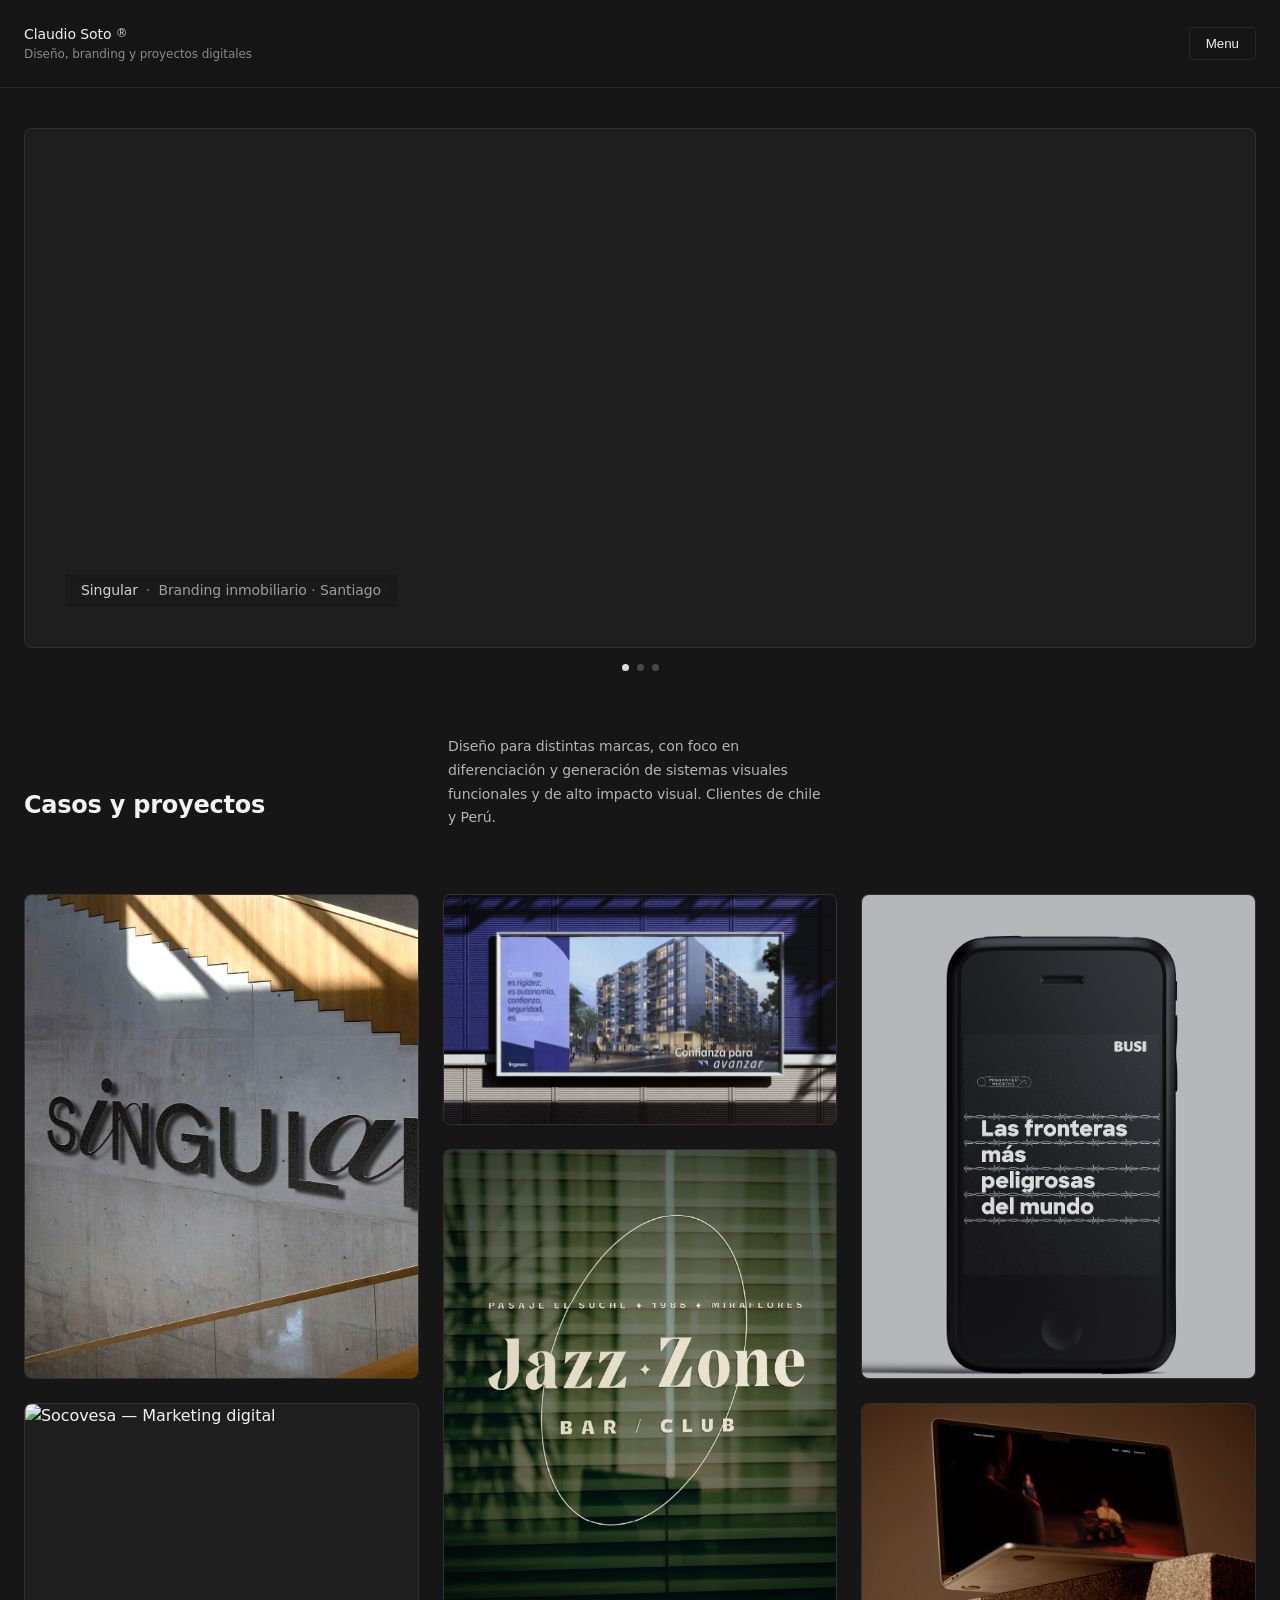
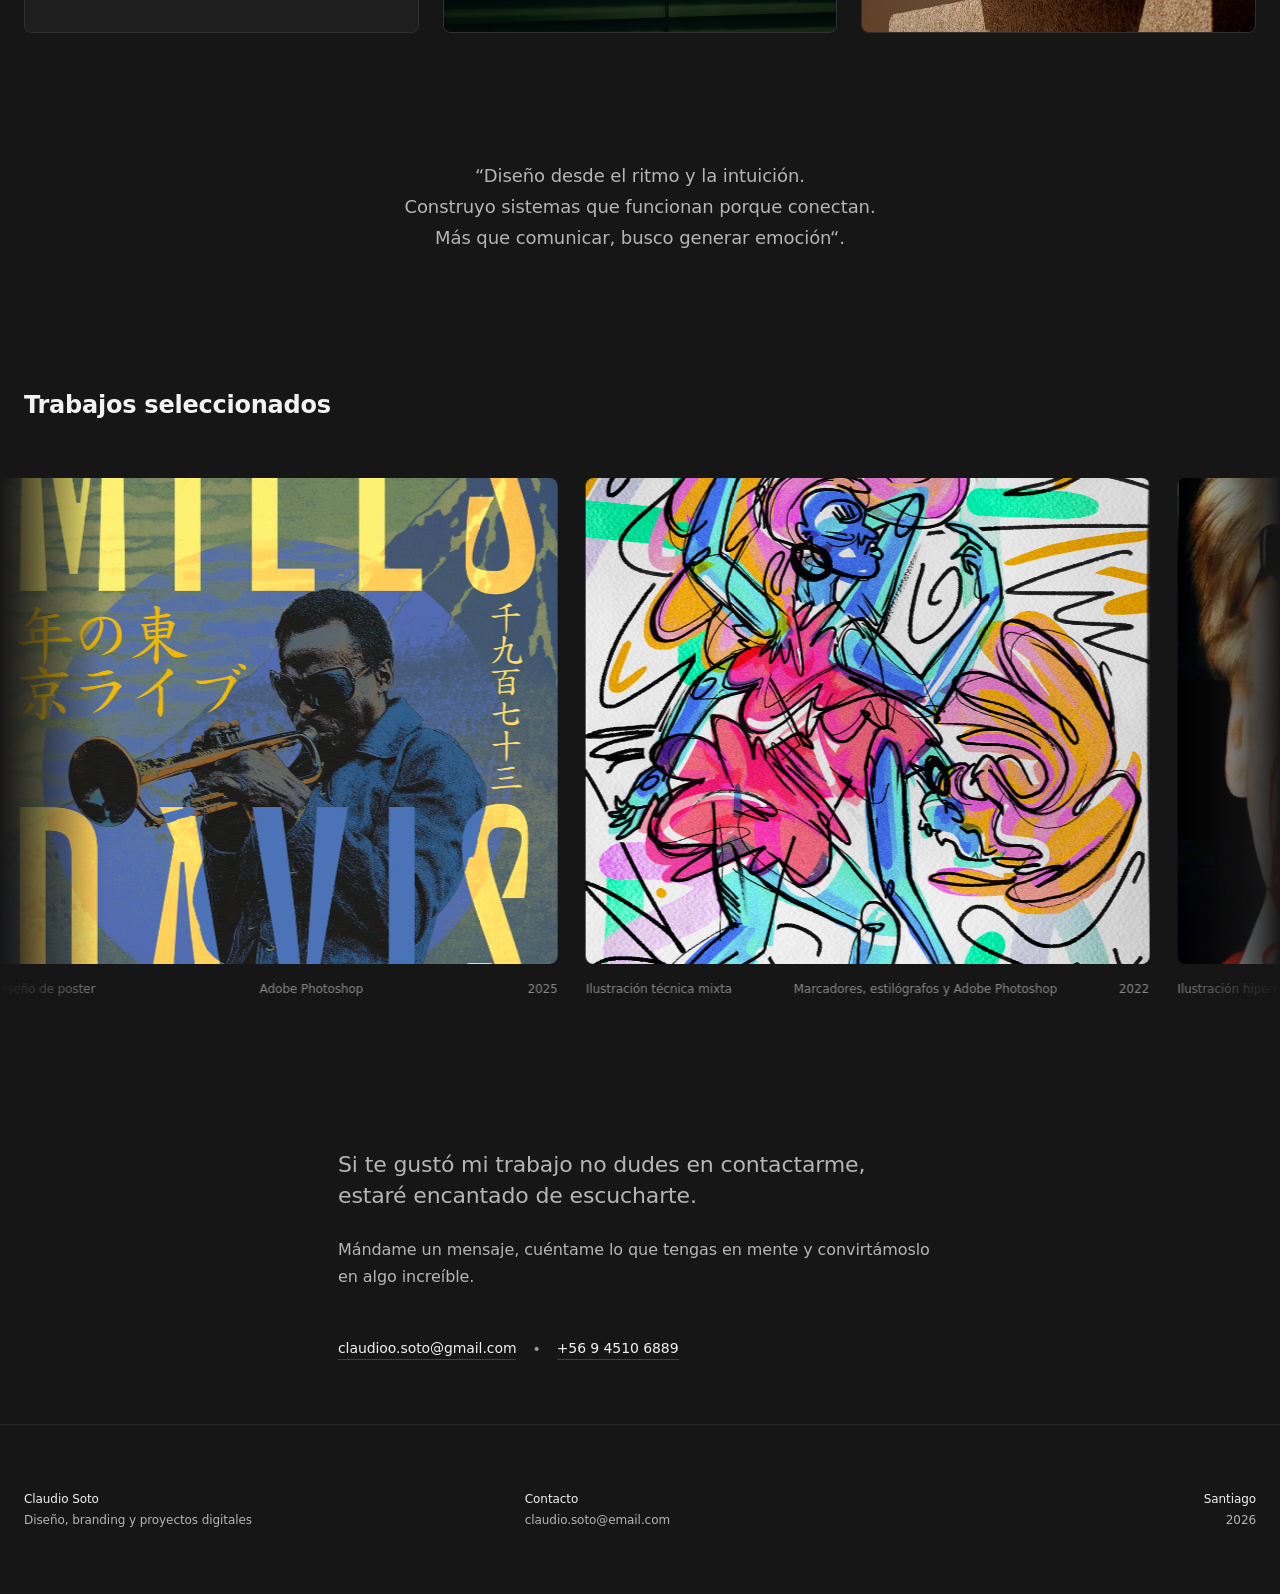
==== index.html @ 711fca3c "Primer commit" ====
<!doctype html>
<html lang="es">
  <head>
    <meta charset="UTF-8" />
    <meta name="viewport" content="width=device-width, initial-scale=1.0" />
    <title>Claudio Soto — Portafolio</title>
    <link rel="stylesheet" href="styles.css" />
  </head>

  <body>
    <a class="skip-link" href="#contenido">Saltar al contenido</a>

    <!-- Header -->
<header class="site-header" data-header>
  <div class="container header-inner">

    <!-- Logo -->
    <a href="index.html" class="brand" aria-label="Ir al Home">
      <p class="brand-title">Claudio Soto <span class="brand-mark">®</span></p>
      <p class="brand-subtitle">Diseño, branding y proyectos digitales</p>
    </a>

    <!-- Botón Menu (siempre visible) -->
    <button
      class="menu-btn"
      type="button"
      aria-label="Abrir menú"
      aria-expanded="false"
      data-menu-toggle
    >
      Menu
    </button>

  </div>

  <!-- Panel del menú -->
  <div class="menu-panel" aria-hidden="true" data-menu-panel>
    <nav class="menu-nav" aria-label="Navegación principal">
      <a href="index.html">Home</a>
      <a href="about.html">About</a>
      <a href="contact.html">Contacto</a>
    </nav>
  </div>

  <!-- Backdrop (click fuera para cerrar) -->
  <div class="menu-backdrop" hidden data-menu-backdrop></div>
</header>

    <main id="contenido">
      <!-- Hero slider -->
      <section class="hero" aria-label="Portada">
        <div class="container">
          <div class="hero-frame hero-slider" data-slider>
            <div class="hero-viewport" data-slider-viewport>
              <div class="hero-track" data-slider-track>
                <!-- Slide 1 -->
                <article class="hero-slide" data-slide aria-roledescription="slide" aria-label="1 de 3">
                  <video
  class="project-hero-video"
  autoplay
  muted
  loop
  playsinline
  preload="metadata"
  poster="videos/projects/singular/hero-poster.jpg"
>
  <source src="videos/projects/singular/intro.mp4" type="video/mp4" />
</video>
                  <div class="hero-caption">
                    <span class="hero-caption-title">Singular</span>
                    <span class="hero-caption-sep">·</span>
                    <span class="hero-caption-meta">Branding inmobiliario · Santiago</span>
                  </div>
                </article>

                <!-- Slide 2 -->
                <article class="hero-slide" data-slide aria-roledescription="slide" aria-label="2 de 3">
                  <video
  class="project-hero-video"
  autoplay
  muted
  loop
  playsinline
  preload="metadata"
  poster="videos/projects/jazz-zone/intro.mp4"
>
  <source src="videos/projects/jazz-zone/intro.mp4" type="video/mp4" />
</video>

                  <div class="hero-caption">
                    <span class="hero-caption-title">Jazz Zone</span>
                    <span class="hero-caption-sep">·</span>
                    <span class="hero-caption-meta">Identidad Visual</span>
                  </div>
                </article>

                <!-- Slide 3 -->
                <article class="hero-slide" data-slide aria-roledescription="slide" aria-label="3 de 3">
                  <video
  class="project-hero-video"
  autoplay
  muted
  loop
  playsinline
  preload="metadata"
  poster="videos/projects/ingevec/intro.mp4"
>
  <source src="videos/projects/ingevec/intro.mp4" type="video/mp4" />
</video>

                  <div class="hero-caption">
                    <span class="hero-caption-title">Ingevec</span>
                    <span class="hero-caption-sep">·</span>
                    <span class="hero-caption-meta">Branding Inmobiliario</span>
                  </div>
                </article>
              </div>
            </div>

            <!-- Controls -->
            <div class="hero-controls">
              <button class="hero-btn hero-btn--prev" type="button" data-slider-prev aria-label="Anterior">‹</button>
              <button class="hero-btn hero-btn--next" type="button" data-slider-next aria-label="Siguiente">›</button>
            </div>           
          </div>  
          <!-- Dots -->
          <div class="hero-dots" data-slider-dots aria-label="Paginación del slider"></div>
        </div>
      </section>

      <!-- Casos y proyectos -->
      <section class="cases">
        <div class="container section-head">
          <h2 class="section-title">Casos y proyectos</h2>
          <p class="section-desc">
            Diseño para distintas marcas, con foco en diferenciación y generación de sistemas visuales funcionales y de alto impacto visual. Clientes de chile y Perú.
          </p>
        </div>

        <div class="container">
          <div class="cases-grid" aria-label="Grilla de proyectos">

            <a class="case-card case-a" href="project.html" aria-label="Proyecto Singular">
            <div class="card-media">
            <img
            src="images/projects/singular/Singular Cover.png"
            alt="Singular — Identidad visual inmobiliaria"
            loading="lazy"
      />
    </div>

    <div class="card-meta">
      <p class="card-title">Singular</p>
      <p class="card-subtitle">Identidad visual</p>
    </div>
</a>

            <a class="case-card case-b" href="Project3.html" aria-label="Proyecto 02">
              <div class="card-media">
                <img
                  src="images/projects/ingevec/ingevec-cover.png"
                  alt="Ingevec — Identidad visual inmobiliaria"
                  loading="lazy"
                />
              </div>

              <div class="card-meta">
                <p class="card-title">Ingevec</p>
                <p class="card-subtitle">Branding inmobiliario</p>
              </div>
            </a>

            <a class="case-card case-c"  aria-label="Proyecto 03">
              <div class="card-media">
                <img
                  src="images/projects/Busi/Busi Cover.png"
                  alt="Busi — Identidad visual"
                  loading="lazy"
                />
              </div>
              <div class="card-meta">
                <p class="card-title">Busi</p>
                <p class="card-subtitle">Periodismo visual (en proceso)</p>
              </div>
            </a>

            <a class="case-card case-d" href="project2.html" aria-label="Proyecto 04">
              <div class="card-media">
                <img
                  src="images/projects/jazz-zone/Jazz Zone Cover.png"
                  alt="Jazz Zone — Identidad visual"
                  loading="lazy"
                /> 
              </div>
              <div class="card-meta">
                <p class="card-title">Jazz Zone</p>
                <p class="card-subtitle">Identidad visual</p>
              </div>
            </a>

            <a class="case-card case-e"  aria-label="Proyecto 05">
              <div class="card-media">
                <img
                  src="images/projects/Socovesa/socovesa-cover.gif"
                   alt="Socovesa — Marketing digital"
                  loading="lazy"
                /> 
              </div>
              <div class="card-meta">
                <p class="card-title">Socovesa</p>
                <p class="card-subtitle">Marketing digital (en proceso)</p>
              </div>
            </a>

            <a class="case-card case-f"  aria-label="Proyecto 06">
              <div class="card-media">
                <img
                  src="images/projects/Teatro Anonimo/Teatro Anonimo cover.png"
                  alt="Teatro Anónimo — Diseño web editorial"
                  loading="lazy"
                /> 
              </div>
              <div class="card-meta">
                <p class="card-title">Teatro Anónimo</p>
                <p class="card-subtitle">Diseño web editorial (en proceso)</p>
              </div>
            </a>

          </div>
        </div>
      </section>

      <!-- Manifiesto / Pausa -->
      <section class="manifest">
        <div class="container manifest-inner">
          <p class="manifest-text">
            “Diseño desde el ritmo y la intuición.<br>
            Construyo sistemas que funcionan porque conectan.<br>
            Más que comunicar, busco generar emoción“.
          </p>
        </div>
      </section>

      <!-- Trabajos seleccionados (full-bleed marquee) -->
      <section class="selected">
        <div class="container section-head">
          <h2 class="section-title">Trabajos seleccionados</h2>
        </div>

        <div class="selected-bleed">
          <div class="selected-viewport" data-marquee-viewport aria-label="Galería de trabajos seleccionados">
            <div class="selected-track" data-marquee-track>

              <!-- Item 1 -->
              <a class="carousel-card" href="javascript:void(0)" aria-label="Trabajo 01" data-lightbox>
                <div class="selected-media" aria-hidden="true">
                <img
                  src="images/carrusel/Miles-in-Tokio-Poster.png"
                  alt="Miles in Tokio — Diseño de cartel"
                  loading="lazy"
                /> 
              </div>
                <div class="caption">
                  <span>Diseño de poster</span><span>Adobe Photoshop</span><span>2025</span>
                </div>
              </a>

              <!-- Item 2 -->
              <a class="carousel-card" href="javascript:void(0)" aria-label="Trabajo 02" data-lightbox>
                <div class="selected-media" aria-hidden="true">
                <img
                  src="images/carrusel/Afrocarepalo.png"
                  alt="Ilustración técnica mixta"
                  loading="lazy"
                /> 
                </div>
                <div class="caption">
                  <span>Ilustración técnica mixta</span><span>Marcadores, estilógrafos y Adobe Photoshop</span><span>2022</span>
                </div>
              </a>

              <!-- Item 3 -->
              <a class="carousel-card" href="javascript:void(0)" aria-label="Trabajo 03" data-lightbox>
                <div class="selected-media" aria-hidden="true">
                <img
                  src="images/carrusel/jack.jpeg"
                  alt="Jack Blood — Ilustración hiperrealista"
                  loading="lazy"
                /> 
                </div>
                <div class="caption">
                  <span>Ilustración hiperrealista</span><span>Lápices de color</span><span>2018</span>
                </div>
              </a>

              <!-- Item 4 -->
              <a class="carousel-card" href="javascript:void(0)" aria-label="Trabajo 04" data-lightbox>
                <div class="selected-media" aria-hidden="true">
                <img
                  src="images/carrusel/Este es el país.jpg"
                  alt="Este es el país — Portada de sencillo musical"
                  loading="lazy"
                /> 
                </div>
                <div class="caption">
                  <span>Portada de sencillo musical</span><span>Adobe Photoshop</span><span>2025</span>
                </div>
              </a>

               <!-- Item 5 -->
              <a class="carousel-card" href="javascript:void(0)" aria-label="Trabajo 05" data-lightbox>
                <div class="selected-media" aria-hidden="true">
                <img
                  src="images/carrusel/Caustica logo.gif"
                  alt="Caustica — Logo"
                  loading="lazy"
                /> 
                </div>
                <div class="caption">
                  <span>Logotipo para proyección cultural</span><span>Adobe Illustrator y after effects</span><span>2022</span>
                </div>
              </a>

               <!-- Item 6 -->
              <a class="carousel-card" href="javascript:void(0)" aria-label="Trabajo 06" data-lightbox>
                <div class="selected-media" aria-hidden="true">
                <img
                  src="images/carrusel/Fiesta mojito.png"
                  alt="Fiesta mojito — Diseño de etiqueta para mojito embotellado"
                  loading="lazy"
                /> 
                </div>
                <div class="caption">
                  <span>Diseño de etiqueta para mojito embotellado</span><span>Adobe Illustrator</span><span>2022</span>
                </div>
              </a>

               <!-- Item 7 -->
              <a class="carousel-card" href="javascript:void(0)" aria-label="Trabajo 07" data-lightbox>
                <div class="selected-media" aria-hidden="true">
                <img
                  src="images/carrusel/Memoria Engie.gif"
                  alt="Memoria Engie — Diseño editorial para memoria anual"
                  loading="lazy"
                /> 
                </div>
                <div class="caption">
                  <span>Diseño editorial para memoria anual</span><span>Adobe Indesign e Illustrator</span><span>2019</span>
                </div>
              </a>

               <!-- Item 8 -->
              <a class="carousel-card" href="javascript:void(0)" aria-label="Trabajo 08" data-lightbox>
                <div class="selected-media" aria-hidden="true">
                <img
                  src="images/carrusel/Memoria-JNE.png"
                  alt="Memoria JNE — Diseño de portada para publicación del JNE"
                  loading="lazy"
                /> 
                </div>
                <div class="caption">
                  <span>Diseño de portada para publicación del JNE</span><span>Adobe Photoshop e Illustrator</span><span>2018</span>
                </div>
              </a>

              <!-- Item 9 -->
              <a class="carousel-card" href="javascript:void(0)" aria-label="Trabajo 09" data-lightbox>
                <div class="selected-media" aria-hidden="true">
                <img
                  src="images/carrusel/a-love-supreme.png"
                  alt="A Love Supreme — Ilustración digital"
                  loading="lazy"
                /> 
                </div>
                <div class="caption">
                  <span>A Love Supreme — Ilustración digital</span><span>Adobe Photoshop</span><span>2020</span>
                </div>
              </a>

              <!-- Item 10 -->
              <a class="carousel-card" href="javascript:void(0)" aria-label="Trabajo 10" data-lightbox>
                <div class="selected-media" aria-hidden="true">
                <img
                  src="images/carrusel/Don-Vito-Logo.png"
                  alt="Don Vito — Logotipo"
                  loading="lazy"
                /> 
                </div>
                <div class="caption">
                  <span>Don Vito — Logotipo</span><span>Adobe Illustrator</span><span>2021</span>
                </div>
              </a>

              <!-- Item 11 -->
              <a class="carousel-card" href="javascript:void(0)" aria-label="Trabajo 11" data-lightbox>
                <div class="selected-media" aria-hidden="true">
                <img
                  src="images/carrusel/Enex.png"
                  alt="Enex — Ilustración"
                  loading="lazy"
                /> 
                </div>
                <div class="caption">
                  <span>Enex - Marketing institucional</span><span>Adobe Illustrator y Photoshop</span><span>2018</span>
                </div>
              </a>

            </div>

            <!-- Flechas solo en hover (nudges) -->
            <div class="selected-controls" aria-hidden="false">
              <button class="selected-btn selected-btn--prev" type="button" data-marquee-prev aria-label="Anterior">‹</button>
              <button class="selected-btn selected-btn--next" type="button" data-marquee-next aria-label="Siguiente">›</button>
            </div>
          </div>
        </div>
      </section>

      <!-- Cierre -->
      <section class="closing">
        <div class="container closing-inner">
          <p class="home-intro">
            Si te gustó mi trabajo no dudes en contactarme, estaré encantado de escucharte.
          </p>
          <p class="closing-desc">
            Mándame un mensaje, cuéntame lo que tengas en mente y convirtámoslo en algo increíble.
          </p>

          <div class="closing-cta">
            <a class="link" href="mailto:claudio.soto@email.com">claudioo.soto@gmail.com</a>
            <span class="sep" aria-hidden="true">•</span>
            <a class="link" href="tel:+56900000000">+56 9 4510 6889</a>
          </div>
        </div>
      </section>
    </main>

    <!-- Footer -->
    <footer class="site-footer">
      <div class="container footer-inner">
        <p class="footer-col">
          <span class="footer-strong">Claudio Soto</span><br />
          Diseño, branding y proyectos digitales
        </p>

        <p class="footer-col">
          <span class="footer-strong">Contacto</span><br />
          claudio.soto@email.com
        </p>

        <p class="footer-col footer-col--right">
          <span class="footer-strong">Santiago</span><br />
          2026
        </p>
      </div>
    </footer>

    <script src="main.js" defer></script>
  </body>
</html>
---- styles.css ----
/* ---------------------------
   FONTS — Neue Montreal
---------------------------- */

@font-face {
  font-family: "Neue Montreal";
  src: url("/fonts/neue-montreal/NeueMontreal-Regular.woff2") format("woff2");
  font-weight: 400;
  font-style: normal;
  font-display: swap;
}

@font-face {
  font-family: "Neue Montreal";
  src: url("/fonts/neue-montreal/NeueMontreal-Medium.woff2") format("woff2");
  font-weight: 500;
  font-style: normal;
  font-display: swap;
}

@font-face {
  font-family: "Neue Montreal";
  src: url("/fonts/neue-montreal/NeueMontreal-SemiBold.woff2") format("woff2");
  font-weight: 600;
  font-style: normal;
  font-display: swap;
}

/* ---------------------------
   TOKENS (Design Tokens)
---------------------------- */
:root {
  /* Colors */
  --color-bg-main: #171616;
  --color-bg-card: #2a2a2a;
  --color-bg-muted: #1e1e1e;

  --color-text-primary: #f2f2f2;
  --color-text-secondary: #b5b5b5;
  --color-text-muted: #8a8a8a;

  --color-border-subtle: rgba(255, 255, 255, 0.08);
  --color-accent: #ffffff;

  /* Typography */
  --font-primary: "Neue Montreal", ui-sans-serif, system-ui, -apple-system, Segoe UI,
  Roboto, Helvetica, Arial, "Apple Color Emoji", "Segoe UI Emoji";

  --font-size-xs: 12px;
  --font-size-sm: 14px;
  --font-size-base: 16px;
  --font-size-md: 18px;
  --font-size-lg: 24px;
  --font-size-xl: 32px;

  --line-height-tight: 1.2;
  --line-height-normal: 1.5;
  --line-height-loose: 1.7;

  /* Spacing (8px scale) */
  --space-2xs: 4px;
  --space-xs: 8px;
  --space-sm: 16px;
  --space-md: 24px;
  --space-lg: 40px;
  --space-xl: 64px;

  /* Section spacing */
  --space-section: var(--space-lg);

  /* Layout */
  --grid-gutter: 24px;
  --container-max-width: 1280px;
  --container-padding: 24px;

  /* Radius */
  --radius-sm: 4px;
  --radius-md: 8px;

  /* Cases */
  --cases-row: clamp(180px, 18vw, 260px);

  /* Selected marquee */
  --selected-card-w: clamp(360px, 44vw, 620px);
  --selected-gap: clamp(18px, 2.2vw, 32px);
  --selected-fade: clamp(48px, 8vw, 120px);

  /* Lightbox */
  --lightbox-pad: clamp(18px, 3vw, 32px);
}

/* ---------------------------
   BASE
---------------------------- */
*,
*::before,
*::after { box-sizing: border-box; }

html, body { height: 100%; }
html, body { overflow-x: clip; }

body {
  margin: 0;
  font-family: var(--font-primary);
  font-size: var(--font-size-base);
  line-height: var(--line-height-normal);
  letter-spacing: -0.005em;
  color: var(--color-text-primary);
  background: var(--color-bg-main);
}

a { color: inherit; text-decoration: none; }

/* Media defaults */
img, video {
  max-width: 100%;
  height: auto;
  display: block;
}


a:focus-visible,
button:focus-visible {
  outline: 2px solid var(--color-accent);
  outline-offset: 2px;
}

.skip-link {
  position: absolute;
  left: -999px;
  top: var(--space-sm);
  background: var(--color-accent);
  color: #000;
  padding: var(--space-xs) var(--space-sm);
  border-radius: var(--radius-sm);
}
.skip-link:focus { left: var(--space-sm); }

.container {
  width: min(100%, var(--container-max-width));
  margin-inline: auto;
  padding-inline: var(--container-padding);
}

.container-wide {
  width: min(100%, var(--container-wide-max));
  margin-inline: auto;
  padding-inline: var(--container-padding);
}


/* Section head */
.section-head {
  display: grid;
  grid-template-columns: 1fr 1fr 1fr;
  gap: var(--space-lg);
  align-items: end;
  padding-top: var(--space-xl);
  padding-bottom: var(--space-md);
}

.section-title {
  margin: 10px 0;
  font-size: var(--font-size-lg);
  line-height: var(--line-height-tight);
  letter-spacing: -0.01em;
}

.section-desc {
  margin: 0;
  color: var(--color-text-secondary);
  font-size: var(--font-size-sm);
  line-height: var(--line-height-loose);
}

/* ---------------------------
   HEADER
---------------------------- */
.site-header {
  position: sticky;
  top: 0;
  z-index: 20;
  background: rgba(23, 22, 22, 0.75);
  backdrop-filter: blur(10px);
  border-bottom: 1px solid var(--color-border-subtle);
}

.header-inner {
  display: flex;
  align-items: center;
  justify-content: space-between;
  padding-block: var(--space-md);
}

.brand-title { margin: 0; font-size: var(--font-size-sm); }
.brand-subtitle { margin: 0; font-size: var(--font-size-xs); color: var(--color-text-muted); }
.brand-mark { font-size: var(--font-size-xs); vertical-align: top; opacity: 0.8; }

.menu-btn {
  border: 1px solid var(--color-border-subtle);
  background: transparent;
  color: var(--color-text-primary);
  padding: var(--space-xs) var(--space-sm);
  border-radius: var(--radius-sm);
  cursor: pointer;
}

/* ---------------------------
   MENU PANEL (overlay editorial)
---------------------------- */

.menu-backdrop {
  position: fixed;
  inset: 0;
  background: rgba(0, 0, 0, 0.45);
  z-index: 50;
}

.menu-panel {
  box-sizing: border-box;
  position: fixed;
  top: 0;
  right: 0;
  width: min(420px, 92vw);
  height: 100vh;

  padding: var(--space-lg);
  padding-top: calc(var(--space-lg) * 1.25);

  background: rgba(23, 22, 22, 0.92);
  backdrop-filter: blur(10px);
  border-left: 1px solid var(--color-border-subtle);

  transform: translateX(100%);
  transition: transform 220ms ease;
  z-index: 60;
}

.menu-nav {
  display: grid;
  gap: var(--space-sm);
}

.menu-nav a {
  text-decoration: none;
  color: var(--color-text-primary);
  font-size: var(--font-size-sm);
  line-height: var(--line-height-tight);
}


.is-menu-open .menu-panel {
  transform: translateX(0);
}

.menu-backdrop[hidden] { display: none; }

/* Estado abierto */
.is-menu-open .menu-btn {
  position: fixed;
  top: var(--space-md);
  right: max(var(--container-padding), calc((100vw - var(--container-max-width)) / 2 + var(--container-padding)));
  z-index: 70;
  background: transparent;
  border-color: var(--color-border-subtle);
  color: var(--color-text-primary);
}


/* ---------------------------
   HERO
---------------------------- */
.hero { padding-top: var(--space-lg); }

.home-intro{
  max-width: 42ch;
  font-size: clamp(18px, 2vw, 22px);
  line-height: 1.4;
  font-weight: 400;
  letter-spacing: -0.006em;
  color: var(--color-text-secondary);
  margin: 0;
  grid-column: 4 / span 6;
  justify-self: left;
}

.hero-frame {
  position: relative;
  border-radius: var(--radius-md);
  overflow: hidden;
  background: var(--color-bg-muted);
  border: 1px solid var(--color-border-subtle);
  height: clamp(520px, 55vh, 760px);
}

.hero-slider { position: relative; }
.hero-viewport { overflow: hidden; height: 100%; }

.hero-track {
  display: flex;
  height: 100%;
  transform: translateX(0);
  transition: transform 360ms ease;
  will-change: transform;
}

.hero-slide { flex: 0 0 100%; height: 100%; position: relative; }

.hero-media {
  width: 100%;
  height: 100%;
  object-fit: cover;
  display: block;
}

.media-placeholder {
  width: 100%;
  height: 100%;
  background: var(--color-bg-card);
  position: relative;
  z-index: 1;
}

.hero-controls {
  position: absolute;
  inset: 0;
  pointer-events: none;
  opacity: 0;
  transition: opacity 180ms ease;
}
.hero-slider:hover .hero-controls,
.hero-slider:focus-within .hero-controls { opacity: 1; }

.hero-btn {
  pointer-events: auto;
  position: absolute;
  top: 50%;
  transform: translateY(-50%);
  border: 1px solid var(--color-border-subtle);
  background: rgba(23, 22, 22, 0.55);
  color: var(--color-text-primary);
  width: 44px;
  height: 44px;
  border-radius: 999px;
  cursor: pointer;
  display: grid;
  place-items: center;
  font-size: 22px;
  line-height: 1;
  backdrop-filter: blur(8px);
}
.hero-btn--prev { left: var(--space-md); }
.hero-btn--next { right: var(--space-md); }

/* Dots: fuera del frame (editorial), sin cápsula */
.hero-dots {
  position: static;
  display: flex;
  justify-content: center;
  gap: var(--space-xs);

  /* sin soporte/cápsula */
  padding: 0;
  margin-top: var(--space-sm);

  border: 0;
  background: transparent;
  border-radius: 0;
  backdrop-filter: none;
}

.hero-dot-btn {
  width: 7px;
  height: 7px;
  border-radius: 999px;
  border: 0;
  background: rgba(255, 255, 255, 0.22);
  cursor: pointer;
  padding: 0;
}

.hero-dot-btn[aria-current="true"] {
  background: rgba(255, 255, 255, 0.85);
}


.hero-caption {
  position: absolute;
  left: var(--space-lg);
  bottom: var(--space-lg);
  display: flex;
  align-items: center;
  gap: var(--space-xs);
  padding: var(--space-xs) var(--space-sm);
  border-radius: var(--radius-sm);
  background: rgba(23, 22, 22, 0.55);
  backdrop-filter: blur(6px);
  font-size: var(--font-size-sm);
  line-height: var(--line-height-tight);
  color: var(--color-text-primary);
  opacity: 0.85;
  transition: opacity 180ms ease;
  z-index: 2;
  pointer-events: none;
}
.hero-slider:hover .hero-caption { opacity: 1; }
.hero-caption-title { font-weight: 500; }
.hero-caption-meta { color: var(--color-text-secondary); }
.hero-caption-sep { opacity: 0.6; }


@media (prefers-reduced-motion: reduce) {
  .hero-track { transition: none; }
}

/* ---------------------------
   CASES GRID
---------------------------- */
.cases-grid {
  display: grid;
  grid-template-columns: repeat(3, 1fr);
  gap: var(--grid-gutter);
  margin-top: var(--space-section);
  grid-auto-rows: var(--cases-row);
  grid-template-areas:
    "a b c"
    "a d c"
    "e d f";
  padding-bottom: var(--space-xl);
}

.case-a { grid-area: a; }
.case-b { grid-area: b; }
.case-c { grid-area: c; }
.case-d { grid-area: d; }
.case-e { grid-area: e; }
.case-f { grid-area: f; }

.case-card {
  position: relative;
  display: block;
  border-radius: var(--radius-md);
  overflow: hidden;
  border: 1px solid var(--color-border-subtle);
  background: var(--color-bg-muted);
  transition: transform 180ms ease, border-color 180ms ease;
}
.case-card:hover {
  transform: translateY(-2px);
  border-color: rgba(255, 255, 255, 0.14);
}

.card-media {
  width: 100%;
  height: 100%;
  position: relative;
  z-index: 1;
}

.card-media img {
  width: 100%;
  height: 100%;
  display: block;
  object-fit: cover;
}

.card-placeholder {
  width: 100%;
  height: 100%;
  background: var(--color-bg-card);
  position: relative;
  z-index: 1;
}


.card-meta {
  position: absolute;
  left: var(--space-md);
  bottom: var(--space-md);
  z-index: 3;
}

.card-title { margin: 0; font-size: var(--font-size-sm); }
.card-subtitle { margin: 0; font-size: var(--font-size-xs); color: var(--color-text-secondary); }

.case-card::before {
  content: "";
  position: absolute;
  inset: 0;
  background: rgba(0, 0, 0, 0.35);
  opacity: 0;
  transition: opacity 180ms ease;
  z-index: 2;
}

@media (hover: hover) and (pointer: fine) {
  .case-card .card-meta {
    opacity: 0;
    transform: translateY(6px);
    transition: opacity 180ms ease, transform 180ms ease;
  }

  .case-card:hover::before,
  .case-card:focus-visible::before { opacity: 1; }

  .case-card:hover .card-meta,
  .case-card:focus-visible .card-meta {
    opacity: 1;
    transform: translateY(0);
  }

  .case-card:hover .card-placeholder,
  .case-card:focus-visible .card-placeholder {
    filter: brightness(0.92);
    transition: filter 180ms ease;
  }
}

@media (hover: none) {
  .case-card .card-meta { opacity: 1; transform: none; }
}

.case-card:focus-visible {
  outline: 2px solid rgba(255, 255, 255, 0.35);
  outline-offset: 2px;
}

/* ---------------------------
   MANIFEST
---------------------------- */
.manifest { padding-block: var(--space-xl); }
.manifest-inner { display: flex; justify-content: center; }
.manifest-text {
  margin: 0;
  max-width: 760px;
  text-align: center;
  font-size: var(--font-size-md);
  line-height: var(--line-height-loose);
  color: var(--color-text-secondary);
}

/* ---------------------------
   SELECTED — full-bleed marquee (editorial, sin cards)
---------------------------- */
.selected { padding-bottom: var(--space-xl); }

/* Full bleed wrapper */
.selected-bleed {
  width: 100vw;
  margin-left: calc(50% - 50vw);
}

/* Viewport (enmascarado) */
.selected-viewport {
  position: relative;
  overflow: hidden;
  padding-block: var(--space-md);
}

/* Fade elegante en bordes */
.selected-viewport::before,
.selected-viewport::after {
  content: "";
  position: absolute;
  top: 0;
  width: var(--selected-fade);
  height: 100%;
  z-index: 5;
  pointer-events: none;
  background: linear-gradient(to right, var(--color-bg-main), rgba(23,22,22,0));
}
.selected-viewport::before { left: 0; }
.selected-viewport::after {
  right: 0;
  transform: scaleX(-1);
}

/* Track */
.selected-track {
  display: flex;
  gap: var(--selected-gap);
  will-change: transform;
  transform: translate3d(0, 0, 0);
  padding-inline: var(--container-padding);
}

/* Item editorial (sin borde / sin fondo / sin “tarjeta”) */
.carousel-card {
  flex: 0 0 var(--selected-card-w);
  display: grid;
  grid-template-rows: auto auto;
  gap: var(--space-sm);
  background: transparent;
  border: 0;
  border-radius: 0;
  min-height: unset;
  padding: 0;
}

/* Media: la “pieza” */
.selected-media {
  width: 100%;
  border-radius: var(--radius-md);
  overflow: hidden; /* recorta la imagen al radius */
  background: var(--color-bg-card);
}

/* Placeholder / img dentro de media */
.selected-media > .card-placeholder,
.selected-media > img {
  width: 100%;
  height: clamp(320px, 38vw, 520px);
  display: block;
  object-fit: cover;
}

/* Pie editorial (afuera del área de imagen) */
.caption {
  display: flex;
  justify-content: space-between;
  gap: var(--space-sm);
  padding: 0;               /* sin banda */
  border: 0;               /* sin separador */
  background: transparent; /* sin “componente” */
  font-size: var(--font-size-xs);
  color: var(--color-text-muted);
  line-height: var(--line-height-normal);
}

/* Hover ultra sutil (editorial) */
@media (hover: hover) and (pointer: fine) {
  .carousel-card:hover .selected-media,
  .carousel-card:focus-visible .selected-media {
    filter: brightness(0.93);
    transition: filter 180ms ease;
  }
}

/* Flechas (solo hover/focus-within del viewport) */
.selected-controls {
  position: absolute;
  inset: 0;
  pointer-events: none;
  opacity: 0;
  transition: opacity 180ms ease;
  z-index: 10;
}
.selected-viewport:hover .selected-controls,
.selected-viewport:focus-within .selected-controls {
  opacity: 1;
}

.selected-btn {
  pointer-events: auto;
  position: absolute;
  top: 50%;
  transform: translateY(-50%);
  border: 1px solid var(--color-border-subtle);
  background: rgba(23, 22, 22, 0.55);
  color: var(--color-text-primary);
  width: 44px;
  height: 44px;
  border-radius: 999px;
  cursor: pointer;
  display: grid;
  place-items: center;
  font-size: 22px;
  line-height: 1;
  backdrop-filter: blur(8px);
}
.selected-btn--prev { left: var(--space-md); }
.selected-btn--next { right: var(--space-md); }

/* ---------------------------
   CLOSING
---------------------------- */
.closing { padding-block: var(--space-xl); }
.closing-inner {
  display: grid;
  grid-template-columns: repeat(12, 1fr);
  column-gap: var(--grid-gutter);
}
.closing-title {
  margin: 0 0 var(--space-sm);
  font-size: var(--font-size-xl);
  line-height: var(--line-height-tight);
  letter-spacing: 0.02em;
}
.closing-desc {
  margin: 0 0 var(--space-md);
  margin-top: var(--space-md);
  color: var(--color-text-secondary);
  line-height: var(--line-height-loose);
  grid-column: 4 / span 6;
}

.closing-cta {
  display: inline-flex;
  align-items: center;
  margin-top: var(--space-md);
  gap: var(--space-sm);
  color: var(--color-text-primary);
  font-size: var(--font-size-sm);
  grid-column: 4 / span 6;
}
.link { border-bottom: 1px solid rgba(255, 255, 255, 0.18); }
.sep { opacity: 0.6; }

/* ---------------------------
   FOOTER
---------------------------- */
.site-footer {
  padding-block: var(--space-xl);
  border-top: 1px solid var(--color-border-subtle);
  background: var(--color-bg-main);
}
.footer-inner {
  display: grid;
  grid-template-columns: 1.2fr 1fr 0.8fr;
  gap: var(--space-lg);
  align-items: start;
}
.footer-col {
  margin: 0;
  color: var(--color-text-secondary);
  font-size: var(--font-size-xs);
  line-height: var(--line-height-loose);
}
.footer-strong { color: var(--color-text-primary); }
.footer-col--right { text-align: right; }

/* ---------------------------
   LIGHTBOX — imagen pura + UI afuera
---------------------------- */
.lightbox {
  position: fixed;
  inset: 0;
  display: none;
  z-index: 999;
}

.lightbox.is-open { display: block; }

.lightbox__backdrop {
  position: absolute;
  inset: 0;
  background: rgba(0,0,0,0.75);
}

/* Stage ocupa toda la pantalla (sin “dialog”) */
.lightbox__stage {
  position: absolute;
  inset: 0;
  display: grid;
  place-items: center;
  padding: var(--lightbox-pad);
}

/* Imagen real: sin caja, sin borde, sin fondo */
.lightbox__img {
  max-width: calc(100vw - (var(--lightbox-pad) * 2));
  max-height: calc(100vh - (var(--lightbox-pad) * 2) - 120px); /* deja aire para UI */
  width: auto;
  height: auto;
  object-fit: contain;
  display: block;
  border-radius: 0;
}

/* Si todavía es placeholder (div), lo tratamos igual sin “tarjeta” */
.lightbox__placeholder {
  width: min(980px, calc(100vw - (var(--lightbox-pad) * 2)));
  height: min(66vh, 680px);
  background: var(--color-bg-card);
}

/* UI fija (fuera del área de imagen) */
.lightbox__topbar {
  position: absolute;
  left: var(--lightbox-pad);
  right: var(--lightbox-pad);
  top: var(--lightbox-pad);
  display: flex;
  justify-content: space-between;
  align-items: center;
  gap: var(--space-sm);
  z-index: 3;
  pointer-events: none;
}

.lightbox__meta {
  position: absolute;
  left: var(--lightbox-pad);
  right: var(--lightbox-pad);
  bottom: var(--lightbox-pad);
  z-index: 3;
  pointer-events: none;
  font-size: var(--font-size-xs);
  color: var(--color-text-muted);
}

/* Nav lateral, fuera de la imagen */
.lightbox__navbtn {
  position: absolute;
  top: 50%;
  transform: translateY(-50%);
  z-index: 3;
  pointer-events: auto;

  width: 44px;
  height: 44px;
  border-radius: 999px;
  border: 1px solid var(--color-border-subtle);
  background: rgba(23, 22, 22, 0.55);
  color: var(--color-text-primary);
  cursor: pointer;
  display: grid;
  place-items: center;
  font-size: 22px;
  line-height: 1;
  backdrop-filter: blur(8px);
}
.lightbox__navbtn--prev { left: var(--lightbox-pad); }
.lightbox__navbtn--next { right: var(--lightbox-pad); }

/* Close minimal */
.lightbox__close {
  pointer-events: auto;
  width: 44px;
  height: 44px;
  border-radius: 999px;
  border: 1px solid var(--color-border-subtle);
  background: rgba(23, 22, 22, 0.55);
  color: var(--color-text-primary);
  cursor: pointer;
  display: grid;
  place-items: center;
  font-size: 18px;
  line-height: 1;
  backdrop-filter: blur(8px);
}

/* Ocultar UI si quieres (hover) — dejo esto desactivado por defecto
.lightbox__topbar, .lightbox__meta, .lightbox__navbtn { opacity: .9; }
.lightbox:hover .lightbox__topbar,
.lightbox:hover .lightbox__meta,
.lightbox:hover .lightbox__navbtn { opacity: 1; }
*/

/* ---------------------------
   RESPONSIVE
---------------------------- */
@media (max-width: 980px) {
  .section-head { grid-template-columns: 1fr; gap: var(--space-sm); }
  .footer-inner { grid-template-columns: 1fr; }
  .footer-col--right { text-align: left; }
}

@media (max-width: 640px) {
  :root { --container-padding: 16px; --grid-gutter: 16px; }
  .hero-frame {
  aspect-ratio: 4 / 5;
  height: auto;
}
  .hero-caption {
    left: var(--space-md);
    right: var(--space-md);
    bottom: var(--space-md);
    font-size: var(--font-size-xs);
  }
  .closing-title { font-size: var(--font-size-lg); }

  /* En móvil la imagen del carrusel necesita bajar un poco la altura */
  .selected-media > .card-placeholder,
  .selected-media > img {
    height: clamp(260px, 62vw, 420px);
  }

  /* Lightbox: deja un poco más de alto para la imagen */
  .lightbox__img {
    max-height: calc(100vh - (var(--lightbox-pad) * 2) - 96px);
  }
  /* Casos y proyectos: en mobile se vuelve 1 columna, orden vertical, proporción uniforme */
.cases-grid {
  grid-template-columns: 1fr;
  grid-template-areas: none;
  grid-auto-rows: auto;
}

.case-a, .case-b, .case-c, .case-d, .case-e, .case-f { grid-area: auto; }

.case-card {
  aspect-ratio: 1 / 1;
}

.case-card .card-placeholder {
  height: 100%;
}

}
/* ---------------------------
   PROJECT (Proyecto2.pdf — exacto)
---------------------------- */

.project-hero {
  padding-top: var(--space-lg);
}

.project-hero-media {
  height: clamp(420px, 52vh, 640px);
  border-radius: var(--radius-md);
  background: var(--color-bg-card);
  overflow: hidden;
}
.project-hero-video {
  width: 100%;
  height: 100%;
  object-fit: cover;   /* para el hero intro */
  display: block;
}

/* Head: título izq + meta en línea a la derecha */
.project-head {
  padding-top: var(--space-md);
  padding-bottom: var(--space-md);
}

.project-head-inner {
  display: grid;
  grid-template-columns: 220px 1fr;
  gap: var(--space-lg);
  align-items: start;
}

.project-titleblock { padding-top: var(--space-xs); }

.project-title {
  margin: 0;
  font-size: var(--font-size-sm);
  line-height: var(--line-height-tight);
  font-weight: 500;
}

.project-subtitle {
  margin: 0;
  font-size: var(--font-size-xs);
  color: var(--color-text-secondary);
}

.project-meta {
  display: grid;
  grid-template-columns: 1fr 1fr 120px;
  gap: var(--space-md);
  align-items: baseline;
  padding-top: var(--space-xs);
}

.project-meta-item {
  margin: 0;
  font-size: var(--font-size-xs);
  color: var(--color-text-muted);
  white-space: nowrap;
}

/* Texto editorial centrado */
.project-text {
  padding-top: var(--space-lg);
  padding-bottom: var(--space-lg);
}

.project-text-inner {
  max-width: 760px;
  margin-inline: auto;
}

.project-text-inner p {
  margin: 0 0 var(--space-sm);
  font-size: var(--font-size-sm);
  line-height: var(--line-height-loose);
  color: var(--color-text-secondary);
}

.project-text-inner p:last-child { margin-bottom: 0; }

.project-text-inner strong {
  color: var(--color-text-primary);
  font-weight: 500;
}

/* Media blocks (container, esquinas suavizadas) */
.project-media {
  padding-top: var(--space-md);
}

/* Media blocks (container, esquinas suavizadas) */
.project-media-item {
  margin: 0;
}

.project-media-item img,
.project-media-item video {
  width: 100%;
  height: auto;
  display: block;
  border-radius: var(--radius-md);
}

.project-img {
  width: 100%;
  border-radius: var(--radius-md);
  background: var(--color-bg-card);
}

.project-img--lg {
  height: clamp(360px, 46vw, 560px);
}

.project-img--md {
  height: clamp(280px, 34vw, 420px);
}

/* Reducir espacio entre imágenes consecutivas */
.project-media + .project-media {
  padding-top: var(--space-sm);
}

/* Díptico */
.project-duo {
  display: grid;
  grid-template-columns: 1fr 1fr;
  gap: var(--space-sm);
}

/* Pager inferior */
.project-pager {
  padding-top: var(--space-xl);
  padding-bottom: var(--space-xl);
}

.project-pager-inner {
  display: grid;
  grid-template-columns: 1fr auto 1fr;
  align-items: end;
  gap: var(--space-lg);
}

.project-pager-side {
  display: grid;
  gap: var(--space-2xs);
  color: var(--color-text-secondary);
}

.project-pager-side--right {
  text-align: right;
  justify-items: end;
}

.project-pager-label {
  font-size: 10px;
  letter-spacing: 0.12em;
  color: var(--color-text-muted);
}

.project-pager-title {
  font-size: var(--font-size-sm);
  color: var(--color-text-primary);
}

.project-pager-center {
  font-size: 10px;
  letter-spacing: 0.12em;
  color: var(--color-text-muted);
  border-bottom: 1px solid rgba(255,255,255,0.12);
  padding-bottom: 2px;
}

/* Mobile: se apila sin inventar layout */
@media (max-width: 640px) {
  .project-head-inner {
    grid-template-columns: 1fr;
    gap: var(--space-md);
  }

  .project-meta {
    grid-template-columns: 1fr;
    gap: var(--space-xs);
  }

  .project-meta-item { white-space: normal; }

  .project-duo {
    grid-template-columns: 1fr;
  }

  .project-pager-inner {
    grid-template-columns: 1fr;
    gap: var(--space-md);
  }

  .project-pager-side--right {
    text-align: left;
    justify-items: start;
  }

  .project-pager-center {
    justify-self: start;
    width: fit-content;
  }
}

/* ---------------------------
   Video largo del proyecto
---------------------------- */

.project-video {
  padding-top: var(--space-xl);
  padding-bottom: var(--space-xl);
}

.project-video-wrapper {
  width: 100%;
  aspect-ratio: 16 / 9;
  border-radius: var(--radius-md);
  overflow: hidden;
}

.project-video-player {
  width: 100%;
  height: 100%;
  object-fit: contain;
  display: block;
  background: var(--color-bg-card);
}


/* ---------------------------
   ABOUT (replica Figma: 12 cols desktop / 6 cols mobile)
---------------------------- */

.about-section {
  padding-top: var(--space-lg);
  padding-bottom: var(--space-xl);
}

/* Grid base */
.about-grid {
  display: grid;
  grid-template-columns: repeat(12, 1fr);
  column-gap: var(--grid-gutter);
  row-gap: var(--space-md);
    align-items: start; /* default */
}

/* Retrato */
.about-portrait {
  grid-column: 1 / span 3;
  width:75%;
  aspect-ratio: 4 / 5;

  align-self: end;
  justify-self: start;

  border-radius: var(--radius-md);
  background: #171616;
  display: grid;
  place-items: end start;
}

.about-portrait-label {
  font-size: var(--font-size-xs);
  color: var(--color-text-secondary);
  opacity: 0.9;
}

/* Head (nombre + bajada) */
.about-head {
  grid-column: 4 / span 5;
  align-self: end;
}

.about-name{
  font-weight: 500;          /* Medium */
  font-size: clamp(22px, 2vw, 30px);
  line-height: 1.18;         /* un pelo más aire que tight */
  letter-spacing: -0.012em;  /* Montreal necesita esto en títulos */
  margin: 0 0 var(--space-xs);
}

.about-lede {
  margin: 0;
  max-width: 56ch;
  color: var(--color-text-secondary);
  font-size: clamp(18px, 1.6vw, 22px);
  line-height: var(--line-height-loose);
}

/* Prosa */
.about-prose {
  grid-column: 4 / span 5;
  margin-top: var(--space-sm);
  max-width: 70ch;
}

.about-prose p {
  margin: 0 0 var(--space-sm);
  color: var(--color-text-secondary);
  font-size: var(--font-size-sm);
  line-height: var(--line-height-loose);
}

.about-prose p:last-child {
  margin-bottom: 0;
}

.about-link {
  color: var(--color-text-primary);
  border-bottom: 1px solid rgba(255, 255, 255, 0.18);
}
.about-link:hover {
  border-bottom-color: rgba(255, 255, 255, 0.35);
}

/* Facts (columna derecha) */
.about-facts {
  grid-column: 9 / span 4;
  margin-top: calc(var(--space-xl) * 0.95);
  display: grid;
  gap: var(--space-lg);
}

.facts-title {
  margin: 0 0 var(--space-xs);
  font-size: 10px;
  letter-spacing: 0.18em;
  text-transform: uppercase;
  color: var(--color-text-muted);
}

.facts-text {
  margin: 0 0 6px;
  font-size: var(--font-size-sm);
  line-height: var(--line-height-loose);
  color: var(--color-text-secondary);
}
.facts-text:last-child {
  margin-bottom: 0;
}

/* Acciones centradas */
.about-actions {
  grid-column: 5 / span 4;
  margin-top: calc(var(--space-xl) * 1.15);
  display: flex;
  justify-content: center;
  gap: var(--space-lg);
}

.about-action {
  font-size: var(--font-size-sm);
  color: var(--color-text-secondary);
  border-bottom: 1px solid rgba(255, 255, 255, 0.14);
  padding-bottom: 2px;
}
.about-action:hover {
  color: var(--color-text-primary);
  border-bottom-color: rgba(255, 255, 255, 0.28);
}

/* Mobile: 6 columnas, todo en una columna editorial (como tu Figma) */
@media (max-width: 640px) {
  .about-grid {
    grid-template-columns: repeat(6, 1fr);
    row-gap: var(--space-md);
  }

  .about-portrait {
    grid-column: 1 / span 3;
    margin-top: var(--space-lg);
  }

  .about-head {
    grid-column: 1 / -1;
    margin-top: var(--space-sm);
  }

  .about-prose {
    grid-column: 1 / -1;
  }

  .about-facts {
    grid-column: 1 / -1;
    margin-top: var(--space-lg);
    gap: var(--space-md);
  }

  .about-actions {
    grid-column: 1 / -1;
    justify-content: flex-start;
    margin-top: var(--space-lg);
    gap: var(--space-md);
  }
}

/* CONTACT */
.contact-hero {
  padding-top: var(--space-xl);
  padding-bottom: var(--space-md);
}

.contact-title {
  margin: 0;
  font-size: clamp(22px, 2.4vw, 34px);
  line-height: var(--line-height-tight);
  letter-spacing: -0.01em;
  font-weight: 500;
}

.contact-lede {
  margin: var(--space-sm) 0 0;
  color: var(--color-text-secondary);
  max-width: 980px;
  line-height: var(--line-height-loose);
}

.contact-body {
  padding-top: var(--space-md);
}

.contact-line {
  margin: 0 0 var(--space-sm);
  font-size: clamp(18px, 2vw, 22px);
  line-height: var(--line-height-tight);
}

.contact-link {
  color: var(--color-text-primary);
  border-bottom: 1px solid rgba(255,255,255,0.16);
}
.contact-link:hover {
  border-bottom-color: rgba(255,255,255,0.32);
}

.contact-note {
  margin: var(--space-md) 0 0;
  color: var(--color-text-muted);
  font-size: var(--font-size-sm);
}

/* Mobile */
@media (max-width: 640px) {
  .facts {
    grid-template-columns: 1fr;
    row-gap: var(--space-xs);
  }

  .page-actions {
    flex-direction: column;
    align-items: flex-start;
    gap: var(--space-md);
  }
}
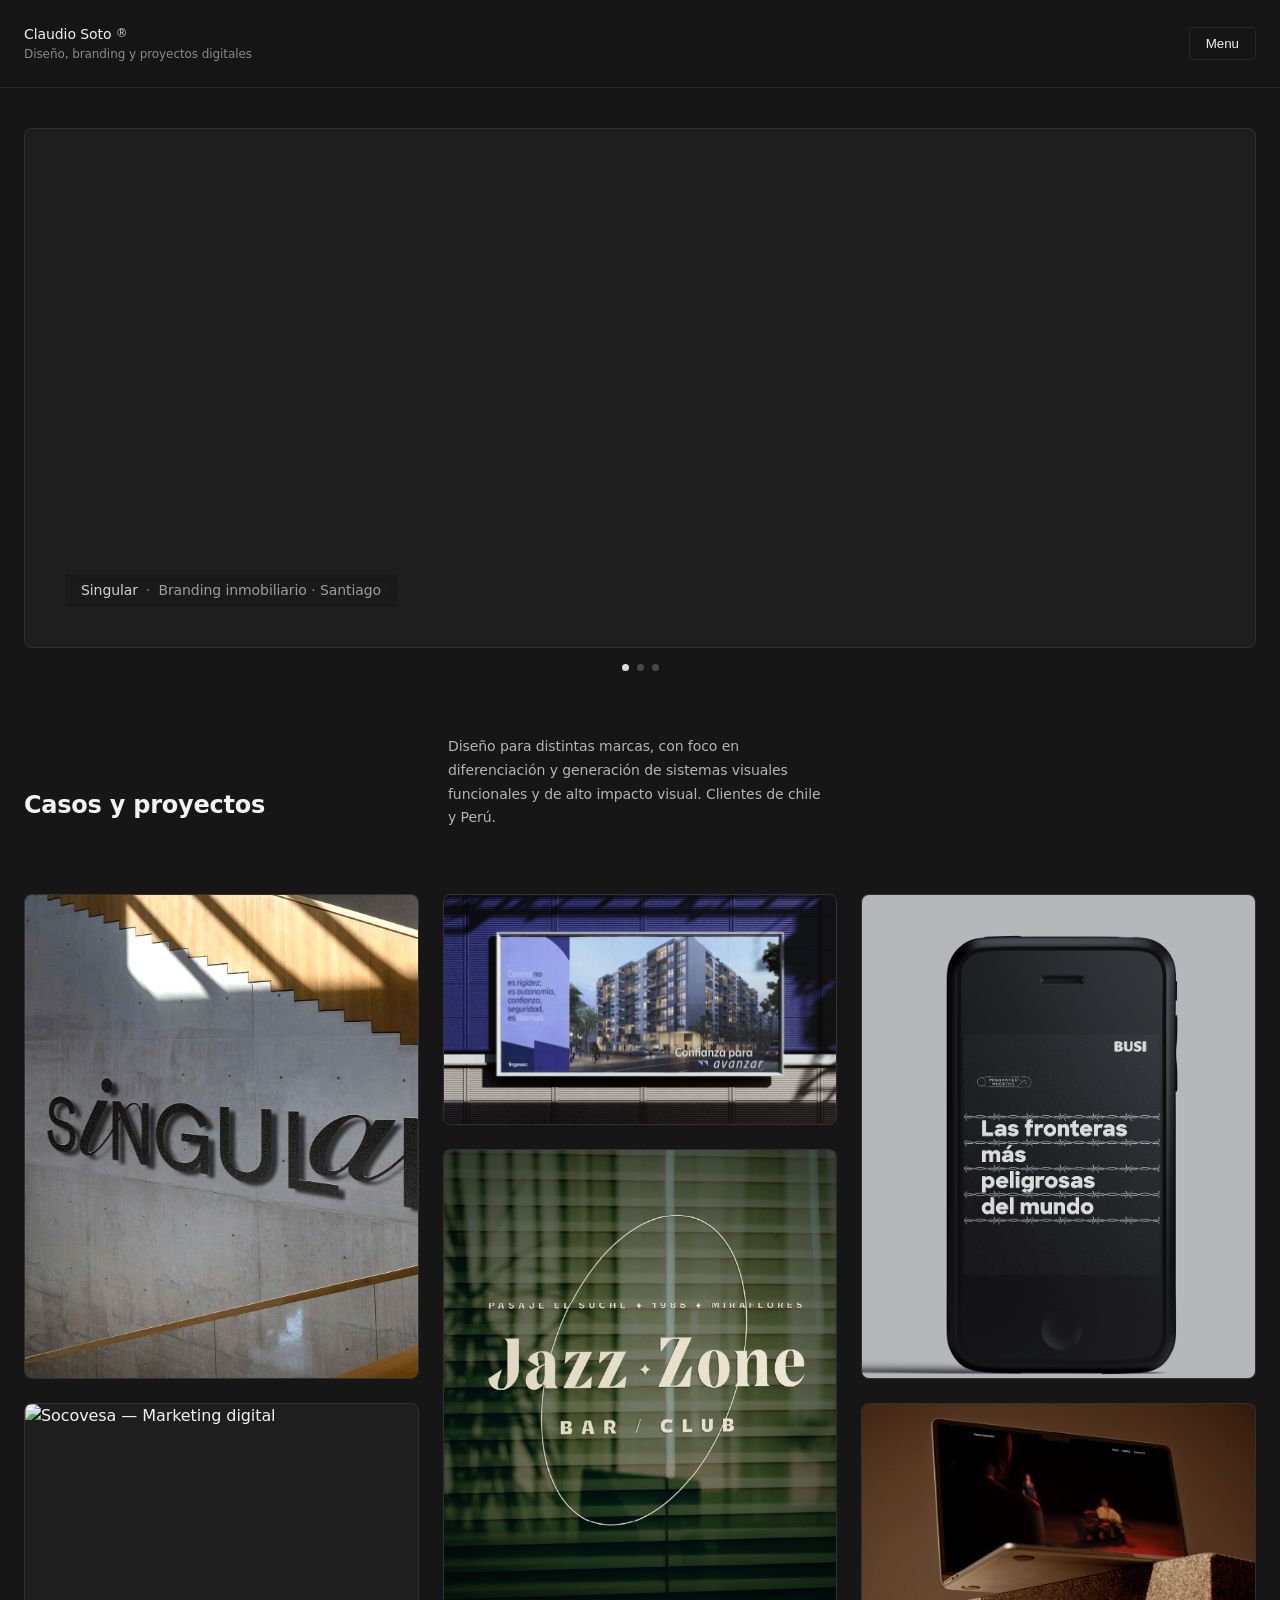
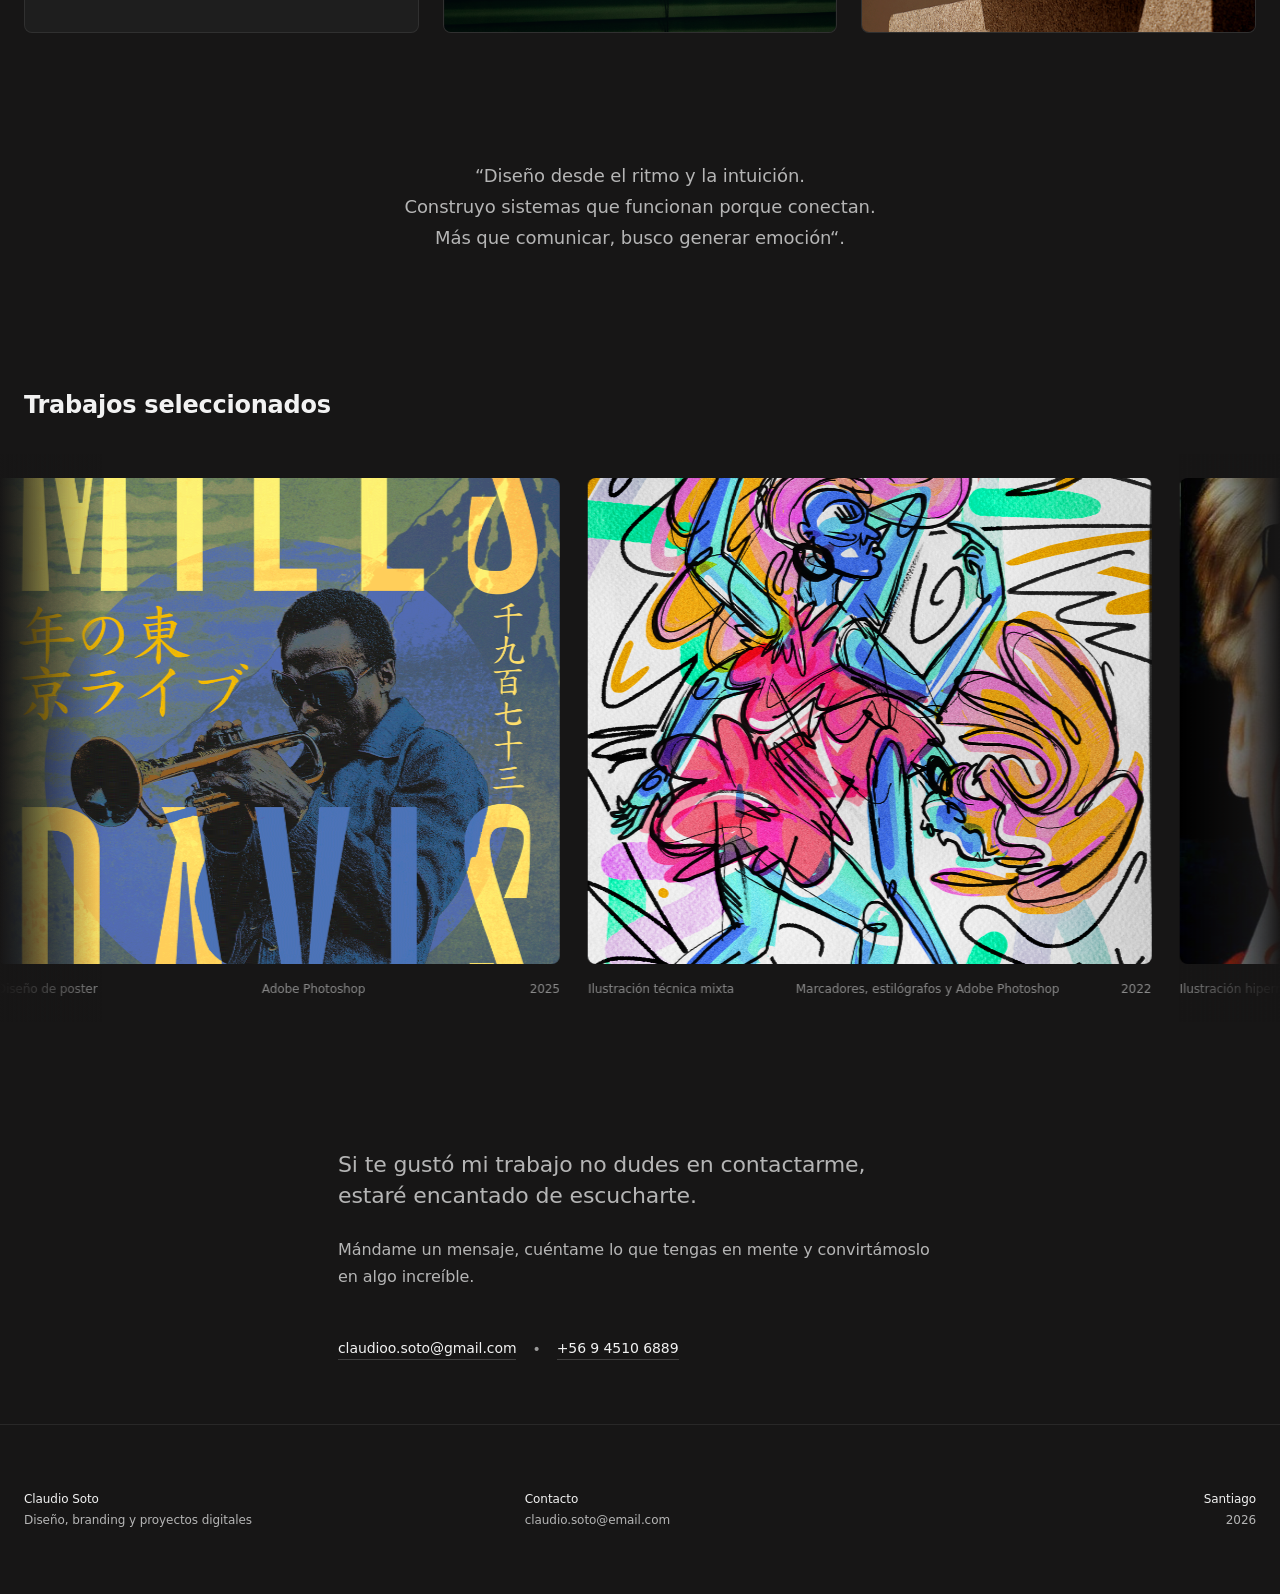
==== commit f6f13529: "test deploy" ====
--- a/index.html
+++ b/index.html
@@ -1,9 +1,15 @@
-<!doctype html>
+ <!doctype html>
 <html lang="es">
   <head>
     <meta charset="UTF-8" />
     <meta name="viewport" content="width=device-width, initial-scale=1.0" />
     <title>Claudio Soto — Portafolio</title>
+  
+    <!-- Favicon -->
+    <link rel="icon" href="favicon.ico">
+    <link rel="icon" type="image/png" sizes="32x32" href="images/favicon.png">
+    <link rel="apple-touch-icon" href="images/favicon.png">
+    
     <link rel="stylesheet" href="styles.css" />
   </head>
 
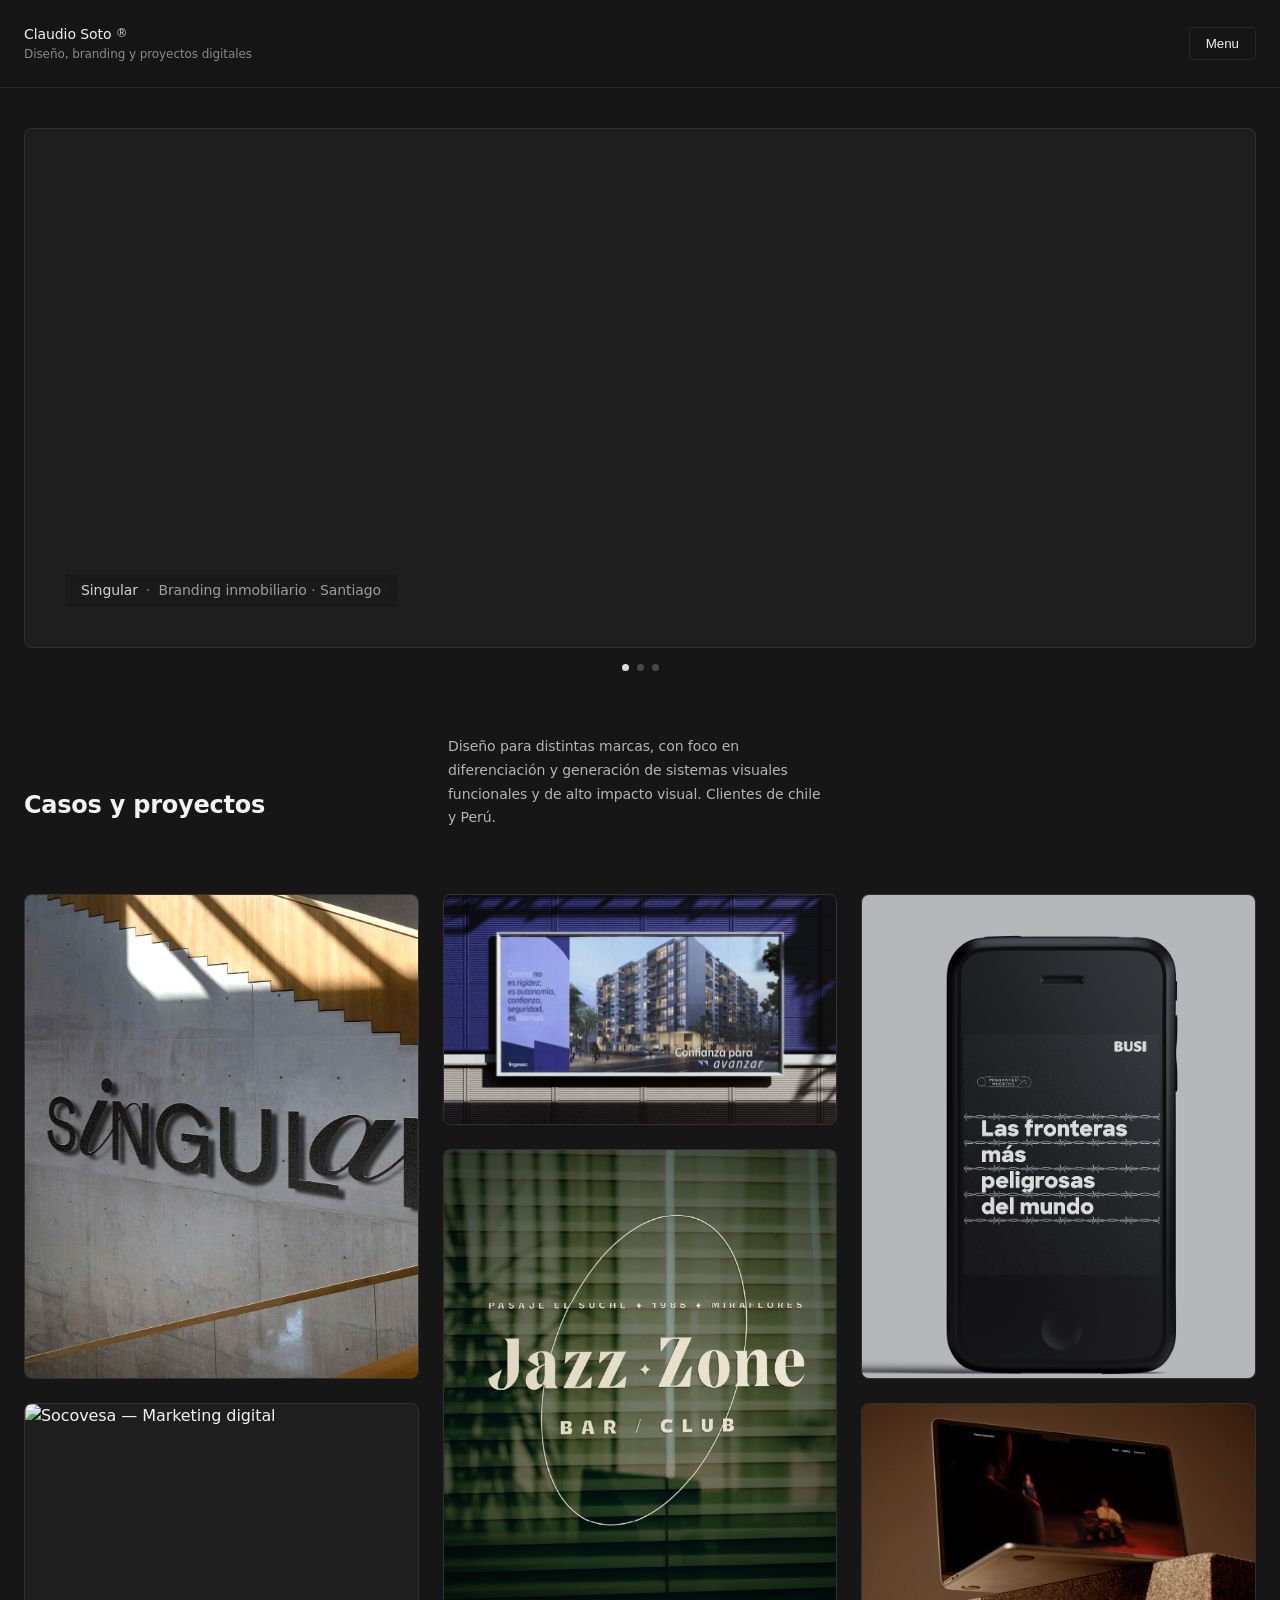
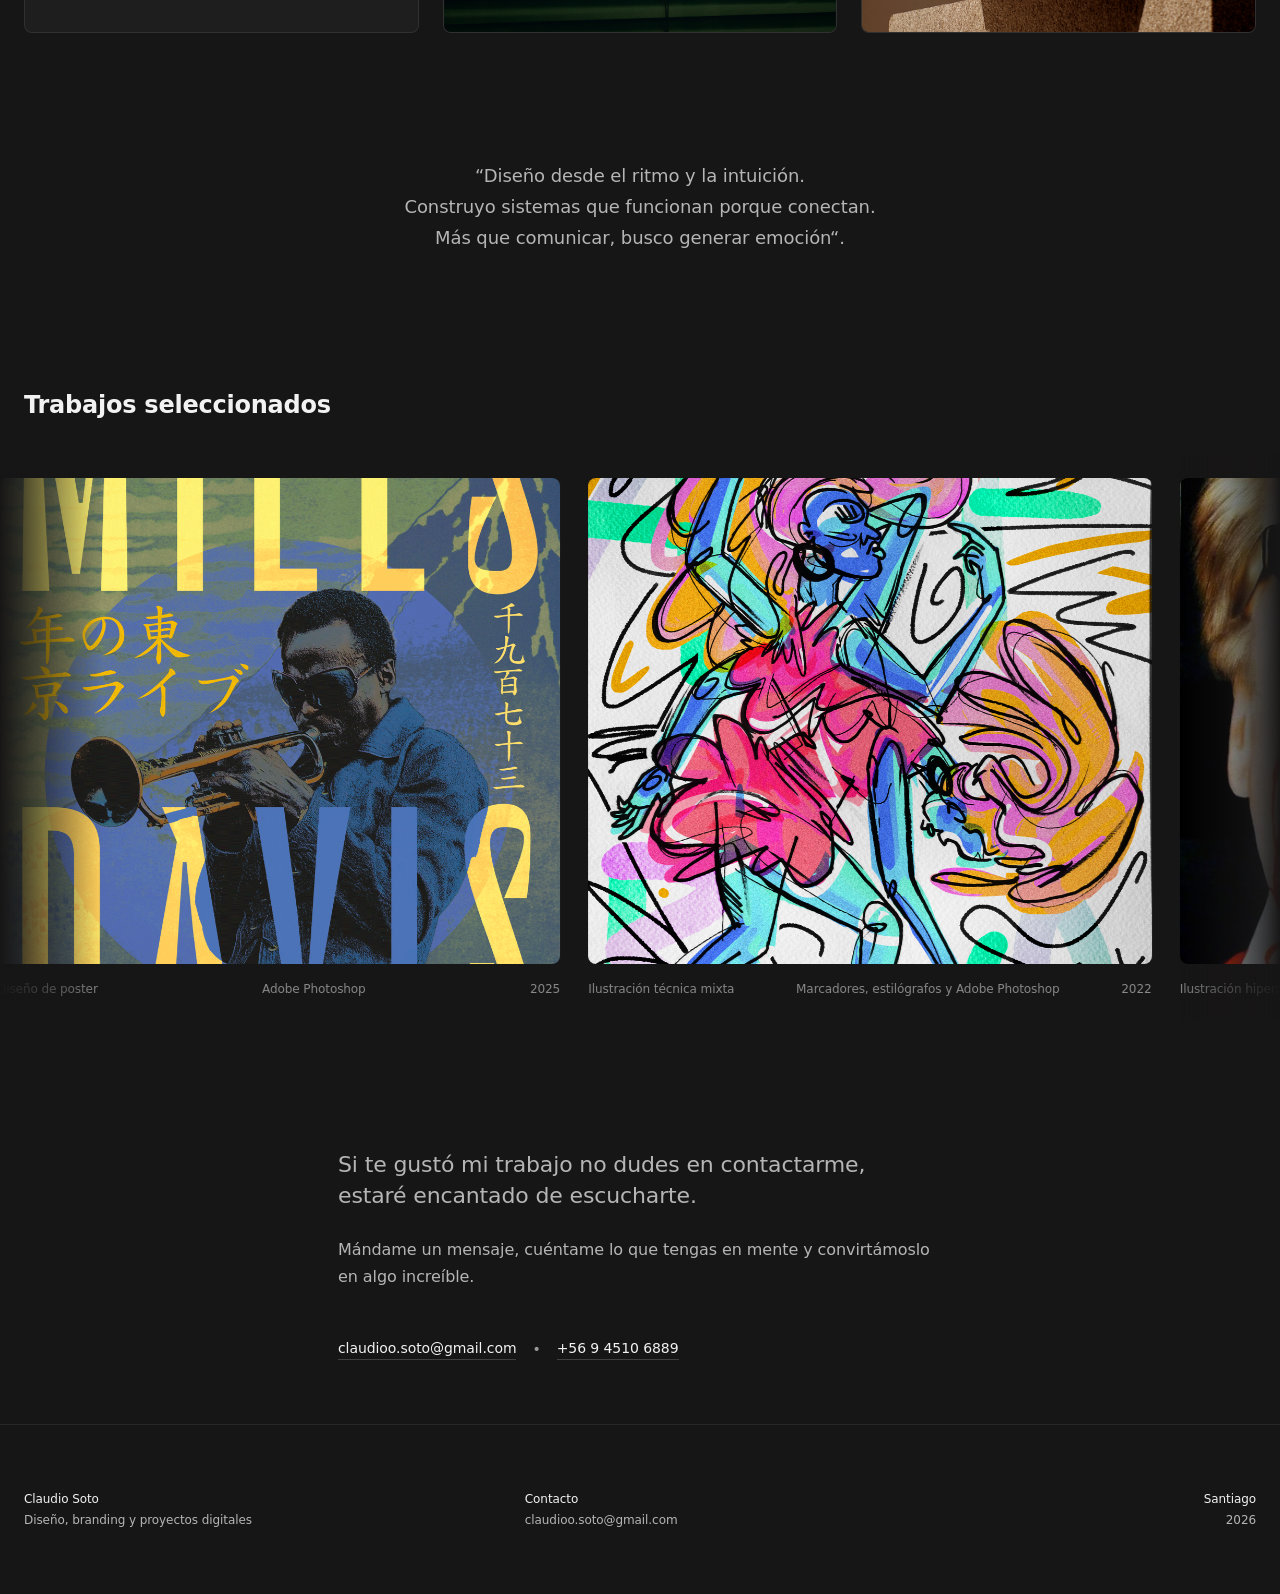
==== commit c0317bb6: "Fix emails y teléfono de contacto" ====
--- a/index.html
+++ b/index.html
@@ -433,9 +433,9 @@
           </p>
 
           <div class="closing-cta">
-            <a class="link" href="mailto:claudio.soto@email.com">claudioo.soto@gmail.com</a>
+            <a class="link" href="mailto:claudioo.soto@gmail.com">claudioo.soto@gmail.com</a>
             <span class="sep" aria-hidden="true">•</span>
-            <a class="link" href="tel:+56900000000">+56 9 4510 6889</a>
+            <a class="link" href="tel:+56945106889">+56 9 4510 6889</a>
           </div>
         </div>
       </section>
@@ -451,7 +451,7 @@
 
         <p class="footer-col">
           <span class="footer-strong">Contacto</span><br />
-          claudio.soto@email.com
+          claudioo.soto@gmail.com
         </p>
 
         <p class="footer-col footer-col--right">
